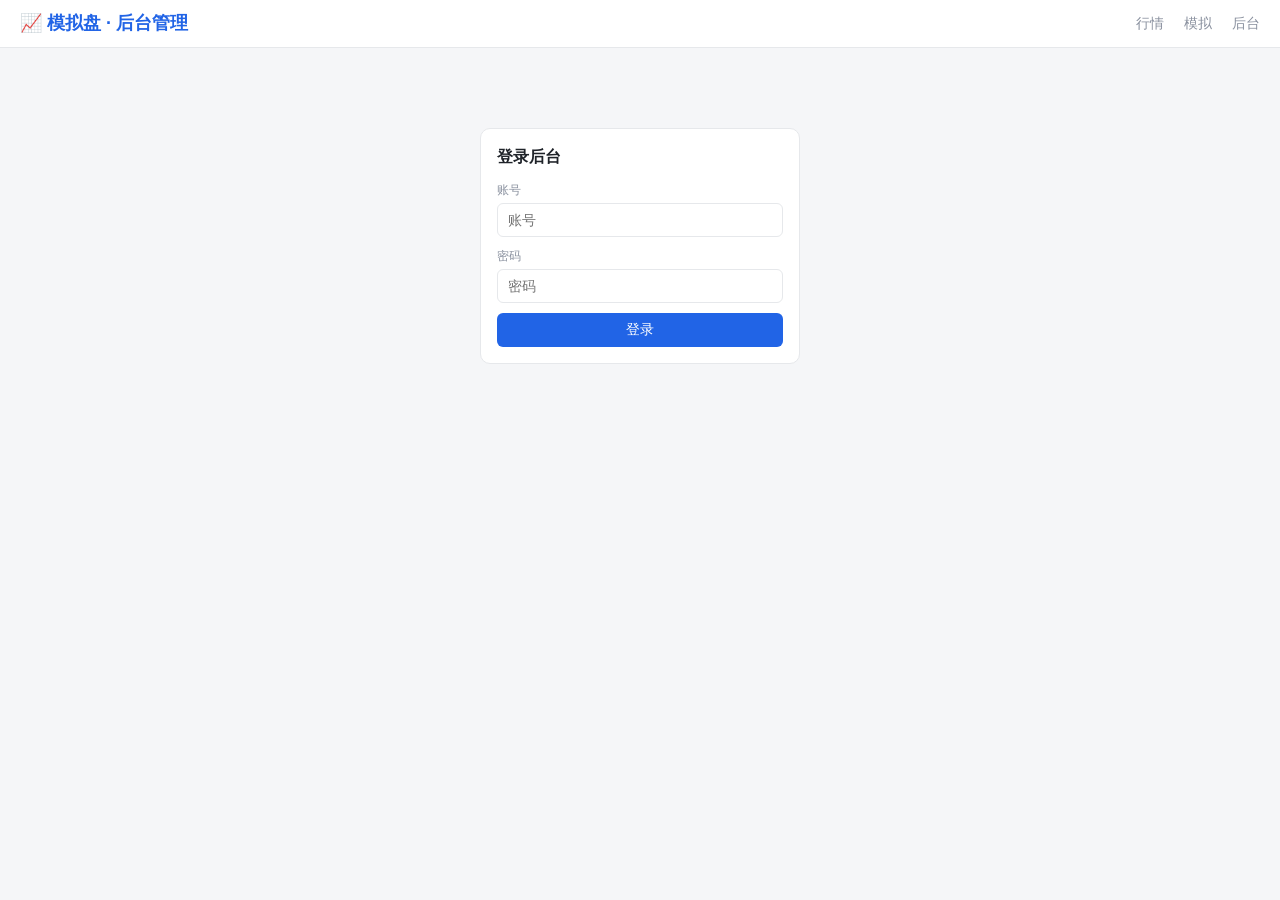
==== static/admin.html @ 29f3fa6c "feat: 模拟盘系统 + 场外基金净值爬虫 新增独立于手工记账的模拟账户体系（账户/个股持仓/基金持仓含场内·场外/ 交易流水/热门标的/系统参数），实现个股与基金（场内按市价、场外按净值） 的模拟" ====
<!DOCTYPE html>
<html lang="zh-CN">
<head>
<meta charset="UTF-8">
<meta name="viewport" content="width=device-width, initial-scale=1.0">
<title>后台管理 · 模拟盘</title>
<link rel="stylesheet" href="/static/style.css">
</head>
<body>
<div class="topbar">
  <div class="logo" onclick="location.href='/home'">📈 模拟盘 · 后台管理</div>
  <nav id="auth-slot"></nav>
</div>

<div class="container">
  <div id="login" class="login-box panel hidden">
    <h2>登录后台</h2>
    <div class="field"><label>账号</label><input id="acc" placeholder="账号"></div>
    <div class="field"><label>密码</label><input id="pwd" type="password" placeholder="密码" onkeydown="if(event.key==='Enter')doLogin()"></div>
    <button style="width:100%;" onclick="doLogin()">登录</button>
  </div>

  <div id="admin" class="hidden">
    <div class="panel">
      <h2>默认初始资金</h2>
      <div class="row" style="align-items:flex-end;">
        <div class="field"><label>初始虚拟资金(元)</label><input id="capital" type="number" min="0"></div>
        <button onclick="saveSetting()">保存参数</button>
        <button class="ghost" onclick="seed()">补充默认热门标的</button>
      </div>
      <div class="muted">新用户开户时使用的初始资金；已在交易的账户不受影响。</div>
    </div>

    <div class="panel">
      <h2>热门标的维护（主页展示）</h2>
      <div class="row">
        <div class="field"><label>分类</label>
          <select id="h-category">
            <option value="index">指数</option>
            <option value="stock">股票</option>
            <option value="etf">ETF</option>
            <option value="fund">基金</option>
          </select>
        </div>
        <div class="field"><label>代码(6位)</label><input id="h-code" placeholder="如 600519"></div>
        <div class="field"><label>名称</label><input id="h-name" placeholder="名称"></div>
        <div class="field"><label>行情代码(股票/指数/ETF带前缀)</label><input id="h-symbol" placeholder="如 sh600519"></div>
        <div class="field"><label>基金市场</label>
          <select id="h-mt"><option value="off">场外</option><option value="on">场内</option></select>
        </div>
        <div class="field"><label>排序</label><input id="h-sort" type="number" value="0"></div>
        <div class="field"><label>展示</label><input id="h-active" type="checkbox" checked style="width:auto;"></div>
      </div>
      <div class="row">
        <button id="h-submit" onclick="submitHot()">新增</button>
        <button class="ghost" id="h-cancel" style="display:none;" onclick="cancelEdit()">取消编辑</button>
      </div>
    </div>

    <div class="panel">
      <h2>当前热门标的</h2>
      <table id="hot-table"><thead><tr>
        <th>分类</th><th>代码</th><th>名称</th><th>行情代码</th><th>市场</th><th>排序</th><th>展示</th><th>操作</th>
      </tr></thead><tbody></tbody></table>
    </div>
  </div>
</div>

<script src="/static/common.js"></script>
<script>
let editingId = null;
const CAT_LABEL = { index: '指数', stock: '股票', etf: 'ETF', fund: '基金' };

async function doLogin() {
  try {
    await App.login(document.getElementById('acc').value.trim(), document.getElementById('pwd').value);
    App.toast('登录成功'); boot();
  } catch (e) { App.toast(e.message); }
}

async function loadSetting() {
  try {
    const s = await App.api('/admin/settings/initial_capital');
    document.getElementById('capital').value = s.value;
  } catch (e) { /* 可能尚未设置 */ }
}
async function saveSetting() {
  const v = document.getElementById('capital').value;
  try {
    await App.api('/admin/settings/initial_capital', { method: 'PUT', body: JSON.stringify({ value: v }) });
    App.toast('参数已保存');
  } catch (e) { App.toast(e.message); }
}
async function seed() {
  try {
    const r = await App.api('/admin/seed', { method: 'POST', body: '{}' });
    App.toast('已补充默认数据：' + JSON.stringify(r.data || {}));
    loadHotLists();
  } catch (e) { App.toast(e.message); }
}

async function loadHotLists() {
  try {
    const list = await App.api('/admin/hot-lists');
    const body = document.querySelector('#hot-table tbody');
    body.innerHTML = list.length ? list.map(h => `<tr>
      <td>${CAT_LABEL[h.category]||h.category}</td><td>${h.code}</td><td>${h.name||''}</td>
      <td>${h.symbol||''}</td><td>${h.category==='fund'?(h.market_type==='on'?'场内':'场外'):'-'}</td>
      <td>${h.sort_order}</td><td>${h.is_active?'✓':'✗'}</td>
      <td>
        <button class="btn-sm ghost" onclick="editHot(${h.id},'${h.category}','${h.code}','${(h.name||'').replace(/'/g,"")}','${(h.symbol||'').replace(/'/g,"")}','${h.market_type}',${h.sort_order},${h.is_active})">编辑</button>
        <button class="btn-sm danger" onclick="deleteHot(${h.id})">删除</button>
      </td></tr>`).join('')
      : '<tr><td colspan="8" class="center muted">暂无数据</td></tr>';
  } catch (e) { App.toast(e.message); }
}

function editHot(id, cat, code, name, symbol, mt, sort, active) {
  editingId = id;
  document.getElementById('h-category').value = cat;
  document.getElementById('h-code').value = code;
  document.getElementById('h-name').value = name;
  document.getElementById('h-symbol').value = symbol;
  document.getElementById('h-mt').value = mt;
  document.getElementById('h-sort').value = sort;
  document.getElementById('h-active').checked = active;
  document.getElementById('h-submit').textContent = '保存修改';
  document.getElementById('h-cancel').style.display = '';
  App.toast('编辑中：' + code);
}
function cancelEdit() {
  editingId = null;
  ['h-code','h-name','h-symbol'].forEach(id => document.getElementById(id).value = '');
  document.getElementById('h-sort').value = 0;
  document.getElementById('h-active').checked = true;
  document.getElementById('h-submit').textContent = '新增';
  document.getElementById('h-cancel').style.display = 'none';
}

async function submitHot() {
  const payload = {
    category: document.getElementById('h-category').value,
    code: document.getElementById('h-code').value.trim(),
    name: document.getElementById('h-name').value.trim(),
    symbol: document.getElementById('h-symbol').value.trim(),
    market_type: document.getElementById('h-mt').value,
    sort_order: Number(document.getElementById('h-sort').value || 0),
    is_active: document.getElementById('h-active').checked,
  };
  if (!payload.code) { App.toast('请输入代码'); return; }
  try {
    if (editingId) {
      await App.api('/admin/hot-lists/' + editingId, { method: 'PUT', body: JSON.stringify(payload) });
      App.toast('已保存');
    } else {
      await App.api('/admin/hot-lists', { method: 'POST', body: JSON.stringify(payload) });
      App.toast('已新增');
    }
    cancelEdit();
    loadHotLists();
  } catch (e) { App.toast(e.message); }
}

async function deleteHot(id) {
  if (!confirm('确定删除该热门标的？')) return;
  try {
    await App.api('/admin/hot-lists/' + id, { method: 'DELETE' });
    App.toast('已删除'); loadHotLists();
  } catch (e) { App.toast(e.message); }
}

function boot() {
  document.getElementById('login').classList.add('hidden');
  document.getElementById('admin').classList.remove('hidden');
  loadSetting(); loadHotLists();
}

App.renderAuth();
if (App.isLogin()) boot();
else document.getElementById('login').classList.remove('hidden');
</script>
</body>
</html>
---- static/style.css ----
/* 模拟盘前端共享样式 —— 东财风格：涨红跌绿，浅色主题 */
:root {
  --bg: #f5f6f8;
  --panel: #ffffff;
  --border: #e6e8eb;
  --text: #1f2329;
  --muted: #8a919f;
  --up: #e54545;     /* 涨 红 */
  --down: #1ba784;   /* 跌 绿 */
  --flat: #8a919f;
  --brand: #2164e6;
  --brand-dark: #1a4fb0;
}
* { box-sizing: border-box; }
body {
  margin: 0; font-family: -apple-system, "Segoe UI", "Microsoft YaHei", Arial, sans-serif;
  background: var(--bg); color: var(--text); font-size: 14px; line-height: 1.5;
}
a { color: var(--brand); text-decoration: none; }
.topbar {
  display: flex; align-items: center; justify-content: space-between;
  background: var(--panel); border-bottom: 1px solid var(--border);
  padding: 10px 20px; position: sticky; top: 0; z-index: 10;
}
.topbar .logo { font-size: 18px; font-weight: 600; color: var(--brand); }
.topbar nav a { margin-left: 16px; color: var(--muted); }
.topbar nav a.active { color: var(--brand); font-weight: 600; }
.container { max-width: 1180px; margin: 18px auto; padding: 0 16px; }
.panel { background: var(--panel); border: 1px solid var(--border); border-radius: 10px; padding: 16px; margin-bottom: 16px; }
.panel h2 { margin: 0 0 12px; font-size: 16px; }
.row { display: flex; gap: 12px; flex-wrap: wrap; }
.grid { display: grid; grid-template-columns: repeat(auto-fill, minmax(170px, 1fr)); gap: 12px; }
.card { background: var(--panel); border: 1px solid var(--border); border-radius: 8px; padding: 12px; }
.card .name { font-size: 13px; color: var(--muted); }
.card .price { font-size: 20px; font-weight: 600; margin: 4px 0; }
.card .chg { font-size: 13px; }
.up { color: var(--up); }
.down { color: var(--down); }
.flat { color: var(--flat); }
table { width: 100%; border-collapse: collapse; font-size: 13px; }
th, td { padding: 8px 10px; border-bottom: 1px solid var(--border); text-align: right; }
th:first-child, td:first-child { text-align: left; }
th { color: var(--muted); font-weight: 500; background: #fafbfc; }
input, select, button { font-size: 14px; padding: 8px 10px; border: 1px solid var(--border); border-radius: 6px; background: #fff; color: var(--text); }
input:focus, select:focus { outline: none; border-color: var(--brand); }
button { cursor: pointer; background: var(--brand); color: #fff; border: none; }
button:hover { background: var(--brand-dark); }
button.ghost { background: #fff; color: var(--brand); border: 1px solid var(--brand); }
button.danger { background: #fff; color: var(--up); border: 1px solid var(--up); }
.btn-sm { padding: 4px 8px; font-size: 12px; }
.field { display: flex; flex-direction: column; gap: 4px; margin-bottom: 10px; }
.field label { font-size: 12px; color: var(--muted); }
.stat { flex: 1; min-width: 150px; }
.stat .label { color: var(--muted); font-size: 12px; }
.stat .value { font-size: 22px; font-weight: 600; margin-top: 2px; }
.tag { display: inline-block; padding: 1px 6px; border-radius: 4px; font-size: 11px; background: #eef2fb; color: var(--brand); }
.tag.off { background: #fdeeee; color: var(--up); }
.tag.on { background: #e7f6f0; color: var(--down); }
.muted { color: var(--muted); }
.right { text-align: right; }
.center { text-align: center; }
.login-box { max-width: 320px; margin: 80px auto; }
.hidden { display: none; }
.toast { position: fixed; top: 16px; left: 50%; transform: translateX(-50%); background: #32363c; color: #fff; padding: 8px 16px; border-radius: 6px; z-index: 99; opacity: 0; transition: opacity .2s; }
.toast.show { opacity: 1; }
.pill { font-size: 12px; padding: 2px 8px; border-radius: 10px; background: #eef2fb; color: var(--brand); }
.pill.bad { background: #fdeeee; color: var(--up); }
.section-title { display: flex; align-items: center; gap: 10px; margin: 6px 0 10px; }
.section-title .line { flex: 1; height: 1px; background: var(--border); }
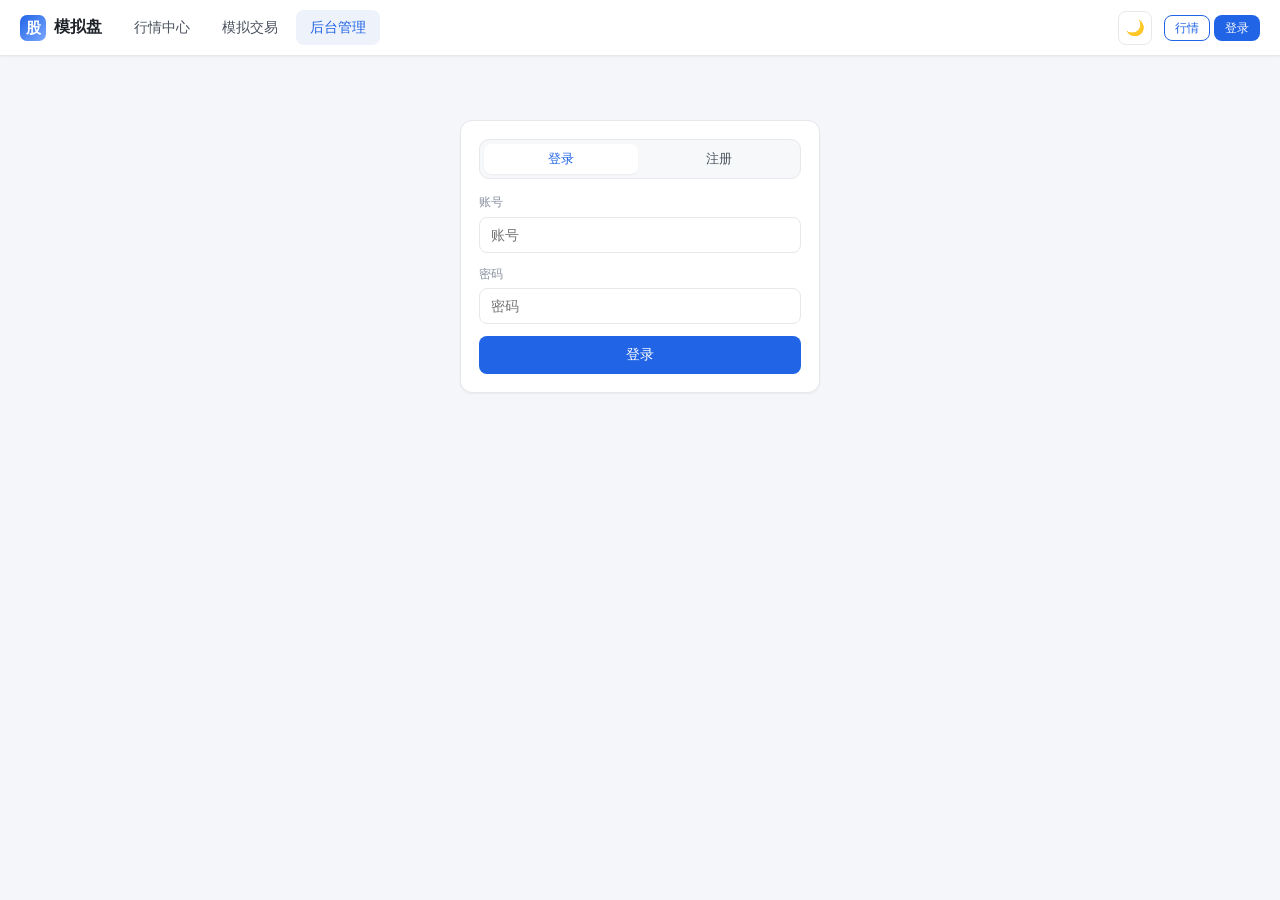
==== commit da6a58db: "feat: 后台管理界面重做 默认初始资金参数维护; 热门标的增删改界面美化。" ====
--- a/static/admin.html
+++ b/static/admin.html
@@ -7,109 +7,134 @@
 <link rel="stylesheet" href="/static/style.css">
 </head>
 <body>
-<div class="topbar">
-  <div class="logo" onclick="location.href='/home'">📈 模拟盘 · 后台管理</div>
-  <nav id="auth-slot"></nav>
-</div>
-
 <div class="container">
-  <div id="login" class="login-box panel hidden">
-    <h2>登录后台</h2>
+
+  <div class="auth-card panel hidden" id="login">
+    <div class="tabs">
+      <button id="tab-login" class="active" onclick="setAuth('login')">登录</button>
+      <button id="tab-reg" onclick="setAuth('reg')">注册</button>
+    </div>
     <div class="field"><label>账号</label><input id="acc" placeholder="账号"></div>
-    <div class="field"><label>密码</label><input id="pwd" type="password" placeholder="密码" onkeydown="if(event.key==='Enter')doLogin()"></div>
-    <button style="width:100%;" onclick="doLogin()">登录</button>
+    <div class="field hidden" id="nick-field"><label>昵称</label><input id="nick" placeholder="注册用昵称"></div>
+    <div class="field"><label>密码</label><input id="pwd" type="password" placeholder="密码" onkeydown="if(event.key==='Enter')submitAuth()"></div>
+    <button class="btn block" onclick="submitAuth()">登录</button>
   </div>
 
   <div id="admin" class="hidden">
+
     <div class="panel">
-      <h2>默认初始资金</h2>
+      <div class="panel-title"><h2>默认参数</h2></div>
       <div class="row" style="align-items:flex-end;">
-        <div class="field"><label>初始虚拟资金(元)</label><input id="capital" type="number" min="0"></div>
-        <button onclick="saveSetting()">保存参数</button>
-        <button class="ghost" onclick="seed()">补充默认热门标的</button>
+        <div class="field" style="width:220px;"><label>初始虚拟资金(元)</label>
+          <input id="capital" type="number" min="0"></div>
+        <button class="btn" onclick="saveSetting()">保存参数</button>
+        <button class="btn ghost" onclick="seed()">补充默认数据</button>
+        <button class="btn ghost" onclick="syncNav()">同步基金净值</button>
       </div>
-      <div class="muted">新用户开户时使用的初始资金；已在交易的账户不受影响。</div>
+      <div class="muted" style="margin-top:6px;">新用户开户使用的初始资金；已在交易的账户不受影响。</div>
     </div>
 
     <div class="panel">
-      <h2>热门标的维护（主页展示）</h2>
-      <div class="row">
-        <div class="field"><label>分类</label>
+      <div class="panel-title"><h2>热门标的维护（主页展示）</h2><span class="meta" id="form-meta">新增模式</span></div>
+      <div class="row" style="align-items:flex-end;">
+        <div class="field" style="width:130px;"><label>分类</label>
           <select id="h-category">
-            <option value="index">指数</option>
-            <option value="stock">股票</option>
-            <option value="etf">ETF</option>
-            <option value="fund">基金</option>
-          </select>
-        </div>
-        <div class="field"><label>代码(6位)</label><input id="h-code" placeholder="如 600519"></div>
-        <div class="field"><label>名称</label><input id="h-name" placeholder="名称"></div>
-        <div class="field"><label>行情代码(股票/指数/ETF带前缀)</label><input id="h-symbol" placeholder="如 sh600519"></div>
-        <div class="field"><label>基金市场</label>
-          <select id="h-mt"><option value="off">场外</option><option value="on">场内</option></select>
-        </div>
-        <div class="field"><label>排序</label><input id="h-sort" type="number" value="0"></div>
-        <div class="field"><label>展示</label><input id="h-active" type="checkbox" checked style="width:auto;"></div>
+            <option value="index">指数</option><option value="stock">股票</option>
+            <option value="etf">ETF</option><option value="fund">基金</option>
+          </select></div>
+        <div class="field" style="width:120px;"><label>代码(6位)</label><input id="h-code" placeholder="600519"></div>
+        <div class="field" style="width:160px;"><label>名称</label><input id="h-name" placeholder="名称"></div>
+        <div class="field" style="width:170px;"><label>行情代码(带前缀)</label><input id="h-symbol" placeholder="sh600519"></div>
+        <div class="field" style="width:110px;"><label>基金市场</label>
+          <select id="h-mt"><option value="off">场外</option><option value="on">场内</option></select></div>
+        <div class="field" style="width:90px;"><label>排序</label><input id="h-sort" type="number" value="0"></div>
+        <div class="field" style="width:auto;"><label>展示</label>
+          <label class="switch"><input type="checkbox" id="h-active" checked><span class="track"></span></label></div>
       </div>
-      <div class="row">
-        <button id="h-submit" onclick="submitHot()">新增</button>
-        <button class="ghost" id="h-cancel" style="display:none;" onclick="cancelEdit()">取消编辑</button>
+      <div class="row" style="margin-top:4px;">
+        <button id="h-submit" class="btn" onclick="submitHot()">新增</button>
+        <button id="h-cancel" class="btn ghost hidden" onclick="cancelEdit()">取消编辑</button>
       </div>
     </div>
 
     <div class="panel">
-      <h2>当前热门标的</h2>
-      <table id="hot-table"><thead><tr>
+      <div class="panel-title"><h2>当前热门标的</h2><span class="meta" id="hot-count"></span></div>
+      <div class="table-wrap"><table id="hot-table"><thead><tr>
         <th>分类</th><th>代码</th><th>名称</th><th>行情代码</th><th>市场</th><th>排序</th><th>展示</th><th>操作</th>
-      </tr></thead><tbody></tbody></table>
-    </div>
+      </tr></thead><tbody></tbody></table></div>
+    </div>
+
   </div>
 </div>
 
 <script src="/static/common.js"></script>
 <script>
-let editingId = null;
+App.mount('admin');
+
 const CAT_LABEL = { index: '指数', stock: '股票', etf: 'ETF', fund: '基金' };
 
-async function doLogin() {
+// ---------------- 登录 ----------------
+let authMode = 'login';
+function setAuth(m) {
+  authMode = m;
+  document.getElementById('tab-login').classList.toggle('active', m === 'login');
+  document.getElementById('tab-reg').classList.toggle('active', m === 'reg');
+  document.getElementById('nick-field').classList.toggle('hidden', m !== 'reg');
+  document.querySelector('#login .btn').textContent = (m === 'login' ? '登录' : '注册');
+}
+async function submitAuth() {
+  const acc = document.getElementById('acc').value.trim();
+  const pwd = document.getElementById('pwd').value;
+  if (!acc || !pwd) { App.toast('请输入账号和密码'); return; }
   try {
-    await App.login(document.getElementById('acc').value.trim(), document.getElementById('pwd').value);
-    App.toast('登录成功'); boot();
+    if (authMode === 'reg') {
+      await App.register(acc, pwd, document.getElementById('nick').value.trim());
+      App.toast('注册成功，自动登录中');
+    }
+    await App.login(acc, pwd);
+    App.toast('登录成功');
+    boot();
   } catch (e) { App.toast(e.message); }
 }
 
+function boot() {
+  document.getElementById('login').classList.add('hidden');
+  document.getElementById('admin').classList.remove('hidden');
+  loadSetting(); loadHotLists();
+}
+
 async function loadSetting() {
-  try {
-    const s = await App.api('/admin/settings/initial_capital');
-    document.getElementById('capital').value = s.value;
-  } catch (e) { /* 可能尚未设置 */ }
+  try { const s = await App.api('/admin/settings/initial_capital'); document.getElementById('capital').value = s.value; }
+  catch (e) {}
 }
 async function saveSetting() {
   const v = document.getElementById('capital').value;
-  try {
-    await App.api('/admin/settings/initial_capital', { method: 'PUT', body: JSON.stringify({ value: v }) });
-    App.toast('参数已保存');
-  } catch (e) { App.toast(e.message); }
+  try { await App.api('/admin/settings/initial_capital', { method: 'PUT', body: JSON.stringify({ value: v }) }); App.toast('参数已保存'); }
+  catch (e) { App.toast(e.message); }
 }
 async function seed() {
-  try {
-    const r = await App.api('/admin/seed', { method: 'POST', body: '{}' });
-    App.toast('已补充默认数据：' + JSON.stringify(r.data || {}));
-    loadHotLists();
-  } catch (e) { App.toast(e.message); }
-}
-
+  try { const r = await App.api('/admin/seed', { method: 'POST', body: '{}' }); App.toast('已补充：' + JSON.stringify(r.data || {})); loadHotLists(); }
+  catch (e) { App.toast(e.message); }
+}
+async function syncNav() {
+  try { const r = await App.api('/admin/fund-nav/sync', { method: 'POST', body: '{}' }); App.toast('净值同步完成'); }
+  catch (e) { App.toast(e.message); }
+}
+
+// ---------------- 热门标的 CRUD ----------------
+let editingId = null;
 async function loadHotLists() {
   try {
     const list = await App.api('/admin/hot-lists');
-    const body = document.querySelector('#hot-table tbody');
-    body.innerHTML = list.length ? list.map(h => `<tr>
-      <td>${CAT_LABEL[h.category]||h.category}</td><td>${h.code}</td><td>${h.name||''}</td>
-      <td>${h.symbol||''}</td><td>${h.category==='fund'?(h.market_type==='on'?'场内':'场外'):'-'}</td>
-      <td>${h.sort_order}</td><td>${h.is_active?'✓':'✗'}</td>
+    document.getElementById('hot-count').textContent = list.length + ' 条';
+    document.querySelector('#hot-table tbody').innerHTML = list.length ? list.map(h => `<tr>
+      <td>${CAT_LABEL[h.category] || h.category}</td><td>${App.escapeHtml(h.code)}</td><td>${App.escapeHtml(h.name || '')}</td>
+      <td>${App.escapeHtml(h.symbol || '')}</td>
+      <td>${h.category === 'fund' ? (h.market_type === 'on' ? '场内' : '场外') : '-'}</td>
+      <td>${h.sort_order}</td><td>${h.is_active ? '<span class="up">✓</span>' : '<span class="muted">✗</span>'}</td>
       <td>
-        <button class="btn-sm ghost" onclick="editHot(${h.id},'${h.category}','${h.code}','${(h.name||'').replace(/'/g,"")}','${(h.symbol||'').replace(/'/g,"")}','${h.market_type}',${h.sort_order},${h.is_active})">编辑</button>
-        <button class="btn-sm danger" onclick="deleteHot(${h.id})">删除</button>
+        <button class="btn sm ghost" onclick="editHot(${h.id},'${h.category}','${App.escapeHtml(h.code)}','${App.escapeHtml(h.name || '').replace(/'/g, '')}','${App.escapeHtml(h.symbol || '').replace(/'/g, '')}','${h.market_type}',${h.sort_order},${h.is_active})">编辑</button>
+        <button class="btn sm danger" onclick="deleteHot(${h.id})">删除</button>
       </td></tr>`).join('')
       : '<tr><td colspan="8" class="center muted">暂无数据</td></tr>';
   } catch (e) { App.toast(e.message); }
@@ -125,16 +150,18 @@
   document.getElementById('h-sort').value = sort;
   document.getElementById('h-active').checked = active;
   document.getElementById('h-submit').textContent = '保存修改';
-  document.getElementById('h-cancel').style.display = '';
+  document.getElementById('h-cancel').classList.remove('hidden');
+  document.getElementById('form-meta').textContent = '编辑 #' + id;
   App.toast('编辑中：' + code);
 }
 function cancelEdit() {
   editingId = null;
-  ['h-code','h-name','h-symbol'].forEach(id => document.getElementById(id).value = '');
+  ['h-code', 'h-name', 'h-symbol'].forEach(id => document.getElementById(id).value = '');
   document.getElementById('h-sort').value = 0;
   document.getElementById('h-active').checked = true;
   document.getElementById('h-submit').textContent = '新增';
-  document.getElementById('h-cancel').style.display = 'none';
+  document.getElementById('h-cancel').classList.add('hidden');
+  document.getElementById('form-meta').textContent = '新增模式';
 }
 
 async function submitHot() {
@@ -163,19 +190,10 @@
 
 async function deleteHot(id) {
   if (!confirm('确定删除该热门标的？')) return;
-  try {
-    await App.api('/admin/hot-lists/' + id, { method: 'DELETE' });
-    App.toast('已删除'); loadHotLists();
-  } catch (e) { App.toast(e.message); }
-}
-
-function boot() {
-  document.getElementById('login').classList.add('hidden');
-  document.getElementById('admin').classList.remove('hidden');
-  loadSetting(); loadHotLists();
-}
-
-App.renderAuth();
+  try { await App.api('/admin/hot-lists/' + id, { method: 'DELETE' }); App.toast('已删除'); loadHotLists(); }
+  catch (e) { App.toast(e.message); }
+}
+
 if (App.isLogin()) boot();
 else document.getElementById('login').classList.remove('hidden');
 </script>
--- a/static/style.css
+++ b/static/style.css
@@ -1,69 +1,302 @@
-/* 模拟盘前端共享样式 —— 东财风格：涨红跌绿，浅色主题 */
+/* ============================================================
+   模拟盘前端设计系统 v2 · 浅色为主 + 深色切换
+   涨红跌绿（A股约定）；主题通过 <html data-theme> 切换
+   ============================================================ */
 :root {
-  --bg: #f5f6f8;
+  --bg: #f4f6f9;
   --panel: #ffffff;
+  --panel-2: #f7f8fa;
   --border: #e6e8eb;
+  --border-strong: #d4d8de;
   --text: #1f2329;
+  --text-2: #4a525e;
   --muted: #8a919f;
-  --up: #e54545;     /* 涨 红 */
-  --down: #1ba784;   /* 跌 绿 */
+  --brand: #2164e6;
+  --brand-weak: #eef2fb;
+  --brand-strong: #1a4fb0;
+  --up: #e54545;       /* 涨 红 */
+  --down: #1ba784;     /* 跌 绿 */
   --flat: #8a919f;
-  --brand: #2164e6;
-  --brand-dark: #1a4fb0;
-}
+  --warn: #e8920c;
+  --shadow-sm: 0 1px 2px rgba(16, 24, 40, .05);
+  --shadow: 0 4px 16px rgba(16, 24, 40, .08);
+  --radius: 12px;
+  --radius-sm: 8px;
+}
+html[data-theme="dark"] {
+  --bg: #0f1115;
+  --panel: #171a21;
+  --panel-2: #1c2029;
+  --border: #262b36;
+  --border-strong: #333a47;
+  --text: #e6e9ef;
+  --text-2: #aab2c0;
+  --muted: #6b7280;
+  --brand: #4c8dff;
+  --brand-weak: #15233f;
+  --brand-strong: #6ea2ff;
+  --up: #ff5b5b;
+  --down: #2ec79a;
+  --flat: #6b7280;
+  --warn: #f0a93a;
+  --shadow-sm: 0 1px 2px rgba(0, 0, 0, .4);
+  --shadow: 0 6px 20px rgba(0, 0, 0, .45);
+}
+
 * { box-sizing: border-box; }
+html, body { height: 100%; }
 body {
-  margin: 0; font-family: -apple-system, "Segoe UI", "Microsoft YaHei", Arial, sans-serif;
-  background: var(--bg); color: var(--text); font-size: 14px; line-height: 1.5;
+  margin: 0;
+  font-family: -apple-system, BlinkMacSystemFont, "Segoe UI", "Microsoft YaHei", "PingFang SC", Arial, sans-serif;
+  background: var(--bg);
+  color: var(--text);
+  font-size: 14px;
+  line-height: 1.55;
+  -webkit-font-smoothing: antialiased;
+  transition: background .2s, color .2s;
 }
 a { color: var(--brand); text-decoration: none; }
-.topbar {
-  display: flex; align-items: center; justify-content: space-between;
-  background: var(--panel); border-bottom: 1px solid var(--border);
-  padding: 10px 20px; position: sticky; top: 0; z-index: 10;
-}
-.topbar .logo { font-size: 18px; font-weight: 600; color: var(--brand); }
-.topbar nav a { margin-left: 16px; color: var(--muted); }
-.topbar nav a.active { color: var(--brand); font-weight: 600; }
-.container { max-width: 1180px; margin: 18px auto; padding: 0 16px; }
-.panel { background: var(--panel); border: 1px solid var(--border); border-radius: 10px; padding: 16px; margin-bottom: 16px; }
-.panel h2 { margin: 0 0 12px; font-size: 16px; }
-.row { display: flex; gap: 12px; flex-wrap: wrap; }
-.grid { display: grid; grid-template-columns: repeat(auto-fill, minmax(170px, 1fr)); gap: 12px; }
-.card { background: var(--panel); border: 1px solid var(--border); border-radius: 8px; padding: 12px; }
-.card .name { font-size: 13px; color: var(--muted); }
-.card .price { font-size: 20px; font-weight: 600; margin: 4px 0; }
-.card .chg { font-size: 13px; }
 .up { color: var(--up); }
 .down { color: var(--down); }
 .flat { color: var(--flat); }
-table { width: 100%; border-collapse: collapse; font-size: 13px; }
-th, td { padding: 8px 10px; border-bottom: 1px solid var(--border); text-align: right; }
-th:first-child, td:first-child { text-align: left; }
-th { color: var(--muted); font-weight: 500; background: #fafbfc; }
-input, select, button { font-size: 14px; padding: 8px 10px; border: 1px solid var(--border); border-radius: 6px; background: #fff; color: var(--text); }
-input:focus, select:focus { outline: none; border-color: var(--brand); }
-button { cursor: pointer; background: var(--brand); color: #fff; border: none; }
-button:hover { background: var(--brand-dark); }
-button.ghost { background: #fff; color: var(--brand); border: 1px solid var(--brand); }
-button.danger { background: #fff; color: var(--up); border: 1px solid var(--up); }
-.btn-sm { padding: 4px 8px; font-size: 12px; }
-.field { display: flex; flex-direction: column; gap: 4px; margin-bottom: 10px; }
-.field label { font-size: 12px; color: var(--muted); }
-.stat { flex: 1; min-width: 150px; }
-.stat .label { color: var(--muted); font-size: 12px; }
-.stat .value { font-size: 22px; font-weight: 600; margin-top: 2px; }
-.tag { display: inline-block; padding: 1px 6px; border-radius: 4px; font-size: 11px; background: #eef2fb; color: var(--brand); }
-.tag.off { background: #fdeeee; color: var(--up); }
-.tag.on { background: #e7f6f0; color: var(--down); }
 .muted { color: var(--muted); }
 .right { text-align: right; }
 .center { text-align: center; }
-.login-box { max-width: 320px; margin: 80px auto; }
-.hidden { display: none; }
-.toast { position: fixed; top: 16px; left: 50%; transform: translateX(-50%); background: #32363c; color: #fff; padding: 8px 16px; border-radius: 6px; z-index: 99; opacity: 0; transition: opacity .2s; }
-.toast.show { opacity: 1; }
-.pill { font-size: 12px; padding: 2px 8px; border-radius: 10px; background: #eef2fb; color: var(--brand); }
-.pill.bad { background: #fdeeee; color: var(--up); }
-.section-title { display: flex; align-items: center; gap: 10px; margin: 6px 0 10px; }
-.section-title .line { flex: 1; height: 1px; background: var(--border); }
+.hidden { display: none !important; }
+
+/* ---------------- 顶栏 ---------------- */
+.topbar {
+  display: flex; align-items: center; gap: 18px;
+  height: 56px; padding: 0 20px;
+  background: var(--panel); border-bottom: 1px solid var(--border);
+  position: sticky; top: 0; z-index: 50;
+  box-shadow: var(--shadow-sm);
+}
+.brand {
+  display: flex; align-items: center; gap: 8px;
+  font-size: 16px; font-weight: 600; color: var(--text); cursor: pointer;
+  white-space: nowrap;
+}
+.brand .mark {
+  width: 26px; height: 26px; border-radius: 7px;
+  background: linear-gradient(135deg, var(--brand), #7aa7ff);
+  display: flex; align-items: center; justify-content: center;
+  color: #fff; font-size: 15px; font-weight: 700;
+}
+.nav { display: flex; gap: 4px; flex: 1; }
+.nav a {
+  padding: 7px 14px; border-radius: 8px; color: var(--text-2);
+  font-size: 14px; font-weight: 500; transition: .15s;
+}
+.nav a:hover { background: var(--panel-2); color: var(--text); }
+.nav a.active { background: var(--brand-weak); color: var(--brand); }
+.top-actions { display: flex; align-items: center; gap: 12px; }
+.icon-btn {
+  width: 34px; height: 34px; border-radius: 8px; border: 1px solid var(--border);
+  background: var(--panel); color: var(--text-2); cursor: pointer; font-size: 15px;
+  display: flex; align-items: center; justify-content: center; transition: .15s;
+}
+.icon-btn:hover { border-color: var(--brand); color: var(--brand); }
+.user-chip { font-size: 13px; color: var(--text-2); }
+
+/* ---------------- 布局 ---------------- */
+.container { max-width: 1200px; margin: 20px auto 40px; padding: 0 20px; }
+.page-head {
+  display: flex; align-items: center; justify-content: space-between;
+  margin-bottom: 16px; gap: 12px; flex-wrap: wrap;
+}
+.page-head h1 { font-size: 20px; margin: 0; font-weight: 600; }
+.page-head .sub { color: var(--muted); font-size: 13px; margin-top: 2px; }
+
+.panel {
+  background: var(--panel); border: 1px solid var(--border);
+  border-radius: var(--radius); padding: 18px; margin-bottom: 16px;
+  box-shadow: var(--shadow-sm);
+}
+.panel-title {
+  display: flex; align-items: center; justify-content: space-between;
+  margin: 0 0 14px; gap: 12px;
+}
+.panel-title h2 { font-size: 15px; margin: 0; font-weight: 600; }
+.panel-title .meta { color: var(--muted); font-size: 12px; }
+
+/* ---------------- 统计卡 ---------------- */
+.stat-grid { display: grid; grid-template-columns: repeat(auto-fit, minmax(170px, 1fr)); gap: 12px; }
+.stat {
+  background: var(--panel-2); border: 1px solid var(--border);
+  border-radius: var(--radius-sm); padding: 14px 16px;
+}
+.stat .label { color: var(--muted); font-size: 12px; }
+.stat .value { font-size: 22px; font-weight: 600; margin-top: 4px; letter-spacing: .2px; }
+.stat .delta { font-size: 12px; margin-top: 2px; }
+.stat.accent { background: var(--brand); border-color: var(--brand); }
+.stat.accent .label, .stat.accent .value { color: #fff; }
+.stat.accent .delta { color: rgba(255,255,255,.85); }
+
+/* ---------------- 行情卡 ---------------- */
+.cards { display: grid; grid-template-columns: repeat(auto-fill, minmax(196px, 1fr)); gap: 12px; }
+.quote-card {
+  background: var(--panel); border: 1px solid var(--border);
+  border-radius: var(--radius-sm); padding: 13px 14px; cursor: pointer;
+  transition: .15s; position: relative; overflow: hidden;
+}
+.quote-card:hover { border-color: var(--brand); box-shadow: var(--shadow); transform: translateY(-1px); }
+.quote-card .qname { font-size: 14px; font-weight: 600; display: flex; align-items: center; gap: 6px; }
+.quote-card .qcode { color: var(--muted); font-size: 11px; margin-top: 1px; }
+.quote-card .qprice { font-size: 21px; font-weight: 600; margin: 8px 0 2px; font-variant-numeric: tabular-nums; }
+.quote-card .qchg { font-size: 13px; font-variant-numeric: tabular-nums; }
+.quote-card .qbar {
+  position: absolute; left: 0; top: 0; bottom: 0; width: 3px; background: var(--flat);
+}
+.tag {
+  display: inline-block; padding: 1px 6px; border-radius: 4px; font-size: 11px;
+  background: var(--brand-weak); color: var(--brand);
+}
+.tag.off { background: rgba(229,69,69,.12); color: var(--up); }
+.tag.on { background: rgba(27,167,132,.14); color: var(--down); }
+
+.pill { font-size: 12px; padding: 2px 9px; border-radius: 10px; background: var(--brand-weak); color: var(--brand); }
+.pill.bad { background: rgba(229,69,69,.12); color: var(--up); }
+
+/* ---------------- 市场概览条 ---------------- */
+.breadth { display: grid; grid-template-columns: repeat(auto-fit, minmax(150px, 1fr)); gap: 12px; }
+.breadth .b {
+  background: var(--panel); border: 1px solid var(--border); border-radius: var(--radius-sm);
+  padding: 12px 14px;
+}
+.breadth .b .n { font-size: 22px; font-weight: 600; }
+.bar-track { height: 6px; border-radius: 4px; background: var(--border); overflow: hidden; margin-top: 8px; display: flex; }
+.bar-track .up-seg { background: var(--up); }
+.bar-track .down-seg { background: var(--down); }
+.bar-track .flat-seg { background: var(--muted); }
+
+/* ---------------- tabs ---------------- */
+.tabs { display: inline-flex; gap: 4px; background: var(--panel-2); padding: 4px; border-radius: 10px; border: 1px solid var(--border); }
+.tabs button {
+  border: none; background: transparent; color: var(--text-2); cursor: pointer;
+  padding: 6px 14px; border-radius: 7px; font-size: 13px; font-weight: 500; transition: .15s;
+}
+.tabs button.active { background: var(--panel); color: var(--brand); box-shadow: var(--shadow-sm); }
+
+/* ---------------- 搜索 ---------------- */
+.search-wrap { position: relative; }
+.search-wrap input {
+  width: 240px; max-width: 100%; padding-left: 32px;
+  background: var(--panel-2) url("data:image/svg+xml;utf8,<svg xmlns='http://www.w3.org/2000/svg' width='14' height='14' viewBox='0 0 24 24' fill='none' stroke='%238a919f' stroke-width='2'><circle cx='11' cy='11' r='7'/><path d='M21 21l-4-4'/></svg>") no-repeat 10px center;
+}
+.suggest {
+  position: absolute; top: 42px; left: 0; right: 0; z-index: 60;
+  background: var(--panel); border: 1px solid var(--border); border-radius: 10px;
+  box-shadow: var(--shadow); overflow: hidden; max-height: 320px; overflow-y: auto;
+}
+.suggest .item { padding: 10px 12px; cursor: pointer; display: flex; justify-content: space-between; gap: 8px; }
+.suggest .item:hover { background: var(--brand-weak); }
+.suggest .item .sc { color: var(--muted); font-size: 12px; }
+
+/* ---------------- 表单 / 按钮 ---------------- */
+.row { display: flex; gap: 12px; flex-wrap: wrap; align-items: flex-end; }
+.field { display: flex; flex-direction: column; gap: 5px; margin-bottom: 12px; }
+.field label { font-size: 12px; color: var(--muted); }
+input, select, textarea {
+  font-size: 14px; padding: 9px 11px; border: 1px solid var(--border);
+  border-radius: var(--radius-sm); background: var(--panel); color: var(--text);
+  width: 100%; font-family: inherit; transition: border-color .15s, box-shadow .15s;
+}
+input:focus, select:focus, textarea:focus {
+  outline: none; border-color: var(--brand);
+  box-shadow: 0 0 0 3px var(--brand-weak);
+}
+.btn {
+  cursor: pointer; border: 1px solid transparent; border-radius: var(--radius-sm);
+  background: var(--brand); color: #fff; padding: 9px 16px; font-size: 14px; font-weight: 500;
+  transition: .15s; white-space: nowrap;
+}
+.btn:hover { background: var(--brand-strong); }
+.btn.ghost { background: var(--panel); color: var(--brand); border-color: var(--brand); }
+.btn.ghost:hover { background: var(--brand-weak); }
+.btn.danger { background: var(--panel); color: var(--up); border-color: var(--up); }
+.btn.danger:hover { background: rgba(229,69,69,.08); }
+.btn.sm { padding: 5px 10px; font-size: 12px; }
+.btn.block { width: 100%; }
+.btn:disabled { opacity: .55; cursor: not-allowed; }
+
+/* ---------------- 表格 ---------------- */
+table { width: 100%; border-collapse: collapse; font-size: 13px; font-variant-numeric: tabular-nums; }
+th, td { padding: 10px 12px; border-bottom: 1px solid var(--border); text-align: right; }
+th:first-child, td:first-child { text-align: left; }
+th { color: var(--muted); font-weight: 500; background: var(--panel-2); position: sticky; top: 56px; }
+tbody tr:hover { background: var(--panel-2); }
+.table-wrap { overflow-x: auto; border-radius: var(--radius-sm); }
+
+/* ---------------- 开关 ---------------- */
+.switch { display: inline-flex; align-items: center; gap: 8px; cursor: pointer; user-select: none; }
+.switch input { display: none; }
+.switch .track {
+  width: 38px; height: 22px; border-radius: 12px; background: var(--border-strong);
+  position: relative; transition: .2s;
+}
+.switch .track::after {
+  content: ""; position: absolute; left: 2px; top: 2px; width: 18px; height: 18px;
+  border-radius: 50%; background: #fff; transition: .2s; box-shadow: var(--shadow-sm);
+}
+.switch input:checked + .track { background: var(--brand); }
+.switch input:checked + .track::after { transform: translateX(16px); }
+
+/* ---------------- 模态 ---------------- */
+.modal-backdrop {
+  position: fixed; inset: 0; background: rgba(15, 18, 24, .45);
+  display: flex; align-items: center; justify-content: center; z-index: 100; padding: 16px;
+  backdrop-filter: blur(2px);
+}
+.modal {
+  background: var(--panel); border: 1px solid var(--border); border-radius: var(--radius);
+  box-shadow: var(--shadow); width: 100%; max-width: 560px; padding: 20px;
+  max-height: 90vh; overflow-y: auto;
+}
+.modal h3 { margin: 0 0 4px; font-size: 17px; }
+.modal .close { float: right; cursor: pointer; color: var(--muted); font-size: 20px; line-height: 1; }
+.modal .close:hover { color: var(--text); }
+
+/* ---------------- 图表容器 ---------------- */
+.chart { width: 100%; }
+.chart svg { display: block; width: 100%; overflow: visible; }
+.chart .axis { stroke: var(--border); stroke-width: 1; }
+.chart .grid { stroke: var(--border); stroke-width: 1; stroke-dasharray: 3 3; opacity: .7; }
+.chart text { fill: var(--muted); font-size: 11px; }
+.chart .line { fill: none; stroke: var(--brand); stroke-width: 2; }
+.chart .area { fill: var(--brand); opacity: .10; }
+.chart .dot { fill: var(--brand); }
+.chart-tip {
+  position: fixed; pointer-events: none; background: var(--text); color: var(--panel);
+  padding: 6px 9px; border-radius: 6px; font-size: 12px; z-index: 200; opacity: 0;
+  transition: opacity .12s; white-space: nowrap; box-shadow: var(--shadow);
+}
+.legend { display: flex; flex-wrap: wrap; gap: 12px; margin-top: 10px; }
+.legend .li { display: flex; align-items: center; gap: 6px; font-size: 12px; color: var(--text-2); }
+.legend .dotc { width: 10px; height: 10px; border-radius: 3px; }
+
+/* ---------------- 登录 ---------------- */
+.auth-card { max-width: 360px; margin: 64px auto; }
+.auth-card .tabs { display: flex; width: 100%; margin-bottom: 14px; }
+.auth-card .tabs button { flex: 1; }
+.seg { display: flex; gap: 6px; }
+.seg button {
+  flex: 1; border: 1px solid var(--border); background: var(--panel); color: var(--text-2);
+  border-radius: var(--radius-sm); padding: 8px; cursor: pointer; font-size: 13px; font-weight: 500;
+}
+.seg button.active { border-color: var(--brand); color: var(--brand); background: var(--brand-weak); }
+
+/* ---------------- toast ---------------- */
+.toast {
+  position: fixed; top: 16px; left: 50%; transform: translateX(-50%) translateY(-8px);
+  background: var(--text); color: var(--panel); padding: 9px 18px; border-radius: 8px;
+  z-index: 300; opacity: 0; transition: .2s; box-shadow: var(--shadow); font-size: 13px;
+}
+.toast.show { opacity: 1; transform: translateX(-50%) translateY(0); }
+
+.empty { text-align: center; color: var(--muted); padding: 28px 0; font-size: 13px; }
+@media (max-width: 640px) {
+  .nav a { padding: 7px 9px; font-size: 13px; }
+  .search-wrap input { width: 150px; }
+  .quote-card .qprice { font-size: 19px; }
+}
